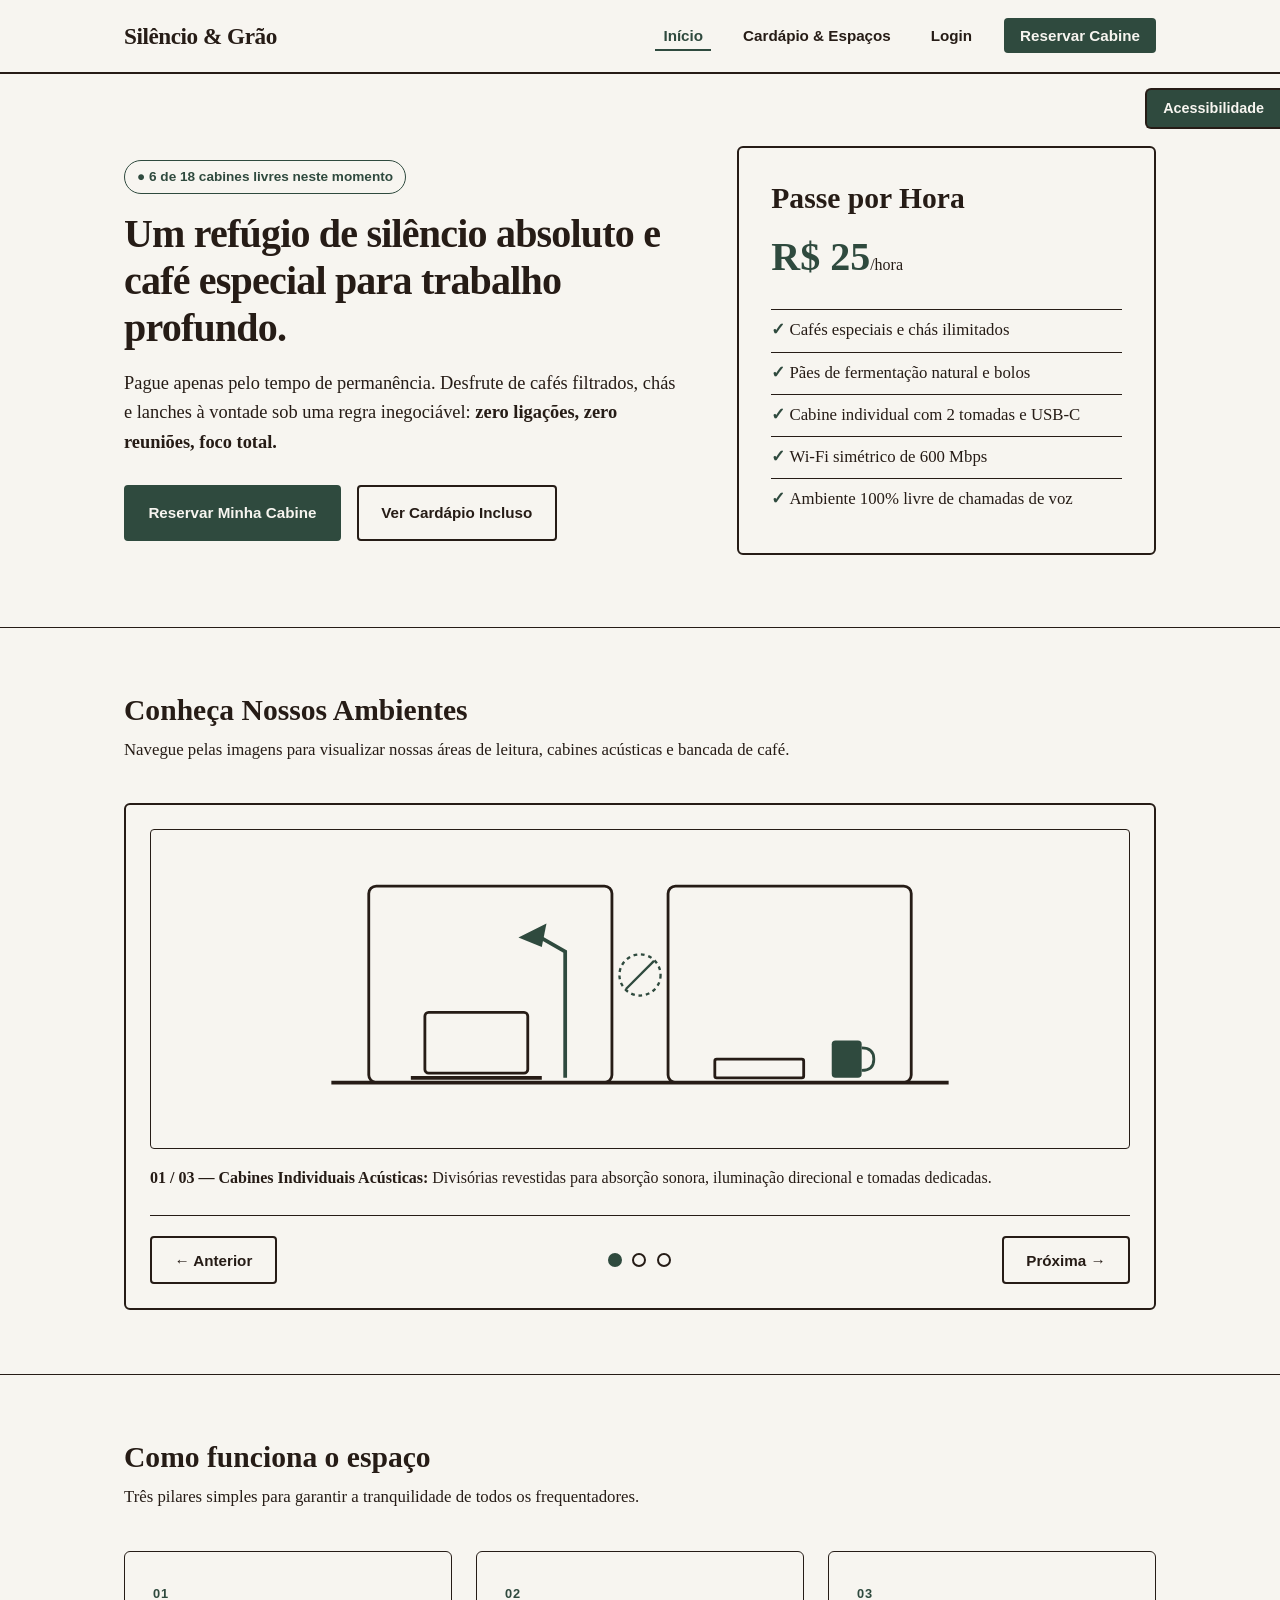
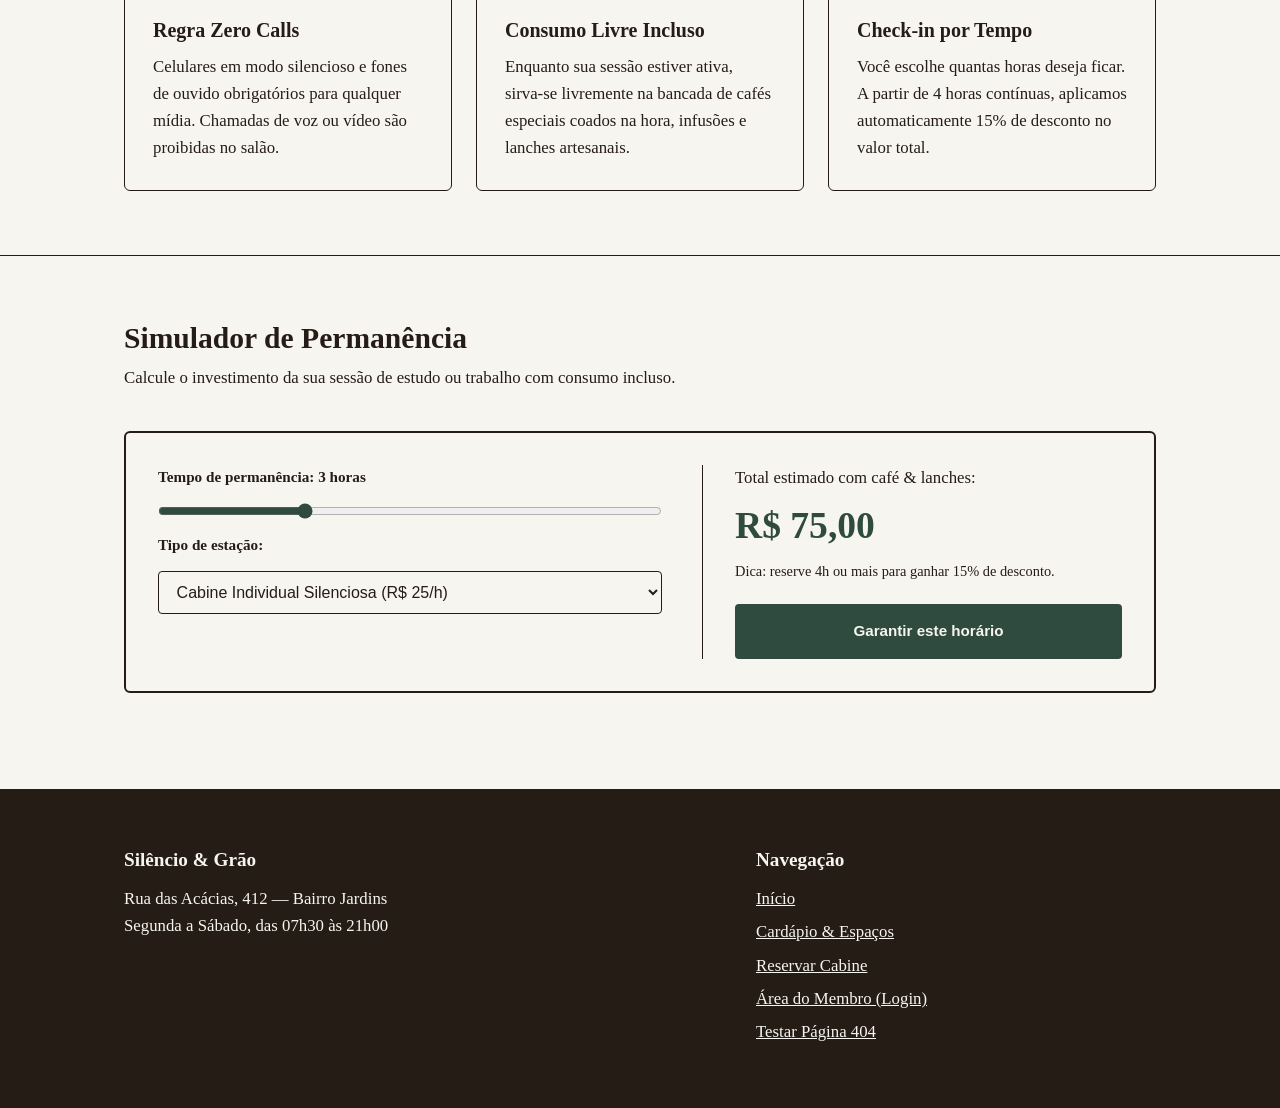
==== index.html @ f34c14e0 "Parte1_antes_atualizações - Silencio e Grao" ====
<!DOCTYPE html>
<html lang="pt-BR">
<head>
  <meta charset="UTF-8">
  <meta name="viewport" content="width=device-width, initial-scale=1.0">
  <title>Silêncio &amp; Grão | Cafeteria Silenciosa &amp; Coworking de Foco</title>
  <link rel="stylesheet" href="css/style.css">
</head>
<body>
  <!-- Aba Flutuante de Acessibilidade -->
  <div class="acessibilidade-wrapper">
    <button type="button" class="btn-aba-acessibilidade" id="btn-acessibilidade" aria-expanded="false" aria-controls="painel-acessibilidade">
      Acessibilidade
    </button>
    <aside id="painel-acessibilidade" class="painel-acessibilidade" aria-label="Opções de acessibilidade" hidden>
      <h2>Acessibilidade</h2>
      
      <div class="grupo-acessibilidade">
        <p class="rotulo-acessibilidade">Aparência (WCAG AAA)</p>
        <button type="button" class="btn-opcao-acess" id="btn-tema">Alternar Modo Escuro</button>
      </div>

      <div class="grupo-acessibilidade">
        <p class="rotulo-acessibilidade">Tamanho da Fonte</p>
        <div class="botoes-fonte">
          <button type="button" class="btn-opcao-acess" id="btn-fonte-diminuir" aria-label="Diminuir fonte">A-</button>
          <button type="button" class="btn-opcao-acess" id="btn-fonte-padrao" aria-label="Fonte padrão">A</button>
          <button type="button" class="btn-opcao-acess" id="btn-fonte-aumentar" aria-label="Aumentar fonte">A+</button>
        </div>
      </div>

      <div class="grupo-acessibilidade">
        <p class="rotulo-acessibilidade">Conforto de Leitura</p>
        <button type="button" class="btn-opcao-acess" id="btn-espacamento">Ampliar Espaçamento</button>
        <button type="button" class="btn-opcao-acess" id="btn-links">Sublinhar Todos os Links</button>
      </div>

      <button type="button" class="btn-reset-acess" id="btn-reset-acess">Restaurar Padrão</button>
    </aside>
  </div>

  <header class="cabecalho">
    <div class="container cabecalho-conteudo">
      <a href="index.html" class="marca" aria-label="Silêncio e Grão - Página Inicial">
        Silêncio &amp; Grão
      </a>
      <button type="button" class="btn-menu-mobile" id="btn-menu" aria-expanded="false" aria-controls="menu-principal">
        Menu
      </button>
      <nav id="menu-principal" class="navegacao" aria-label="Navegação principal">
        <ul>
          <li><a href="index.html" aria-current="page">Início</a></li>
          <li><a href="cardapio.html">Cardápio &amp; Espaços</a></li>
          <li><a href="login.html">Login</a></li>
          <li><a href="reservas.html" class="link-destaque">Reservar Cabine</a></li>
        </ul>
      </nav>
    </div>
  </header>

  <main>
    <!-- Seção Principal (Hero) -->
    <section class="hero">
      <div class="container hero-grid">
        <div class="hero-texto">
          <p class="selo-status" role="status">
            ● 6 de 18 cabines livres neste momento
          </p>
          <h1>Um refúgio de silêncio absoluto e café especial para trabalho profundo.</h1>
          <p class="subtitulo">
            Pague apenas pelo tempo de permanência. Desfrute de cafés filtrados, chás e lanches à vontade sob uma regra inegociável: <strong>zero ligações, zero reuniões, foco total.</strong>
          </p>
          <div class="grupo-botoes">
            <a href="reservas.html" class="btn btn-primario">Reservar Minha Cabine</a>
            <a href="cardapio.html" class="btn btn-secundario">Ver Cardápio Incluso</a>
          </div>
        </div>

        <aside class="card-destaque" aria-label="Resumo da tarifa">
          <h2>Passe por Hora</h2>
          <p class="preco-grande">R$ 25<span>/hora</span></p>
          <ul class="lista-check">
            <li>Cafés especiais e chás ilimitados</li>
            <li>Pães de fermentação natural e bolos</li>
            <li>Cabine individual com 2 tomadas e USB-C</li>
            <li>Wi-Fi simétrico de 600 Mbps</li>
            <li>Ambiente 100% livre de chamadas de voz</li>
          </ul>
        </aside>
      </div>
    </section>

    <!-- Carrossel de Imagens dos Ambientes -->
    <section class="secao-borda" aria-roledescription="carrossel" aria-label="Galeria dos ambientes da cafeteria">
      <div class="container">
        <header class="secao-cabecalho">
          <h2>Conheça Nossos Ambientes</h2>
          <p>Navegue pelas imagens para visualizar nossas áreas de leitura, cabines acústicas e bancada de café.</p>
        </header>

        <div class="carrossel-container">
          <div class="carrossel-viewport">
            <!-- Slide 1 -->
            <figure class="carrossel-slide ativo" data-slide="0">
              <svg class="ilustracao-ambiente" viewBox="0 0 800 340" role="img" aria-label="Ilustração das cabines individuais com isolamento acústico e luminária dedicada">
                <rect width="800" height="340" fill="none"/>
                <!-- Divisórias Acústicas -->
                <rect x="110" y="60" width="260" height="210" rx="8" fill="none" stroke="currentColor" stroke-width="3"/>
                <rect x="430" y="60" width="260" height="210" rx="8" fill="none" stroke="currentColor" stroke-width="3"/>
                <!-- Mesa -->
                <line x1="70" y1="270" x2="730" y2="270" stroke="currentColor" stroke-width="4"/>
                <!-- Notebook e Luminária Cabine 1 -->
                <rect x="170" y="195" width="110" height="65" rx="4" fill="none" stroke="currentColor" stroke-width="3"/>
                <line x1="155" y1="265" x2="295" y2="265" stroke="currentColor" stroke-width="4"/>
                <path d="M320 265 L320 130 L285 110" fill="none" stroke="var(--cor-destaque)" stroke-width="4"/>
                <polygon points="270,115 300,100 295,125" fill="var(--cor-destaque)"/>
                <!-- Xícara e Livro Cabine 2 -->
                <rect x="480" y="245" width="95" height="20" rx="2" fill="none" stroke="currentColor" stroke-width="3"/>
                <rect x="605" y="225" width="32" height="40" rx="4" fill="var(--cor-destaque)"/>
                <path d="M637 233 Q650 233 650 245 Q650 257 637 257" fill="none" stroke="var(--cor-destaque)" stroke-width="3"/>
                <!-- Ondas de silêncio -->
                <circle cx="400" cy="155" r="22" fill="none" stroke="var(--cor-destaque)" stroke-width="2.5" stroke-dasharray="4 4"/>
                <line x1="385" y1="170" x2="415" y2="140" stroke="var(--cor-destaque)" stroke-width="2.5"/>
              </svg>
              <figcaption class="carrossel-legenda">
                <strong>01 / 03 — Cabines Individuais Acústicas:</strong> Divisórias revestidas para absorção sonora, iluminação direcional e tomadas dedicadas.
              </figcaption>
            </figure>

            <!-- Slide 2 -->
            <figure class="carrossel-slide" data-slide="1">
              <svg class="ilustracao-ambiente" viewBox="0 0 800 340" role="img" aria-label="Ilustração da bancada de cafés especiais coados e pães artesanais">
                <rect width="800" height="340" fill="none"/>
                <!-- Bancada -->
                <rect x="120" y="230" width="560" height="45" rx="4" fill="none" stroke="currentColor" stroke-width="3"/>
                <!-- Suporte Coador V60 e Jarra -->
                <polygon points="210,120 270,120 252,160 228,160" fill="none" stroke="var(--cor-destaque)" stroke-width="3"/>
                <rect x="218" y="165" width="44" height="60" rx="6" fill="none" stroke="currentColor" stroke-width="3"/>
                <path d="M222 195 L258 195 L258 220 L222 220 Z" fill="var(--cor-destaque)"/>
                <!-- Pão Artesanal / Cloche -->
                <path d="M360 225 A65 55 0 0 1 490 225 Z" fill="none" stroke="currentColor" stroke-width="3"/>
                <circle cx="425" cy="162" r="7" fill="var(--cor-destaque)"/>
                <!-- Bule de Chá -->
                <circle cx="585" cy="195" r="32" fill="none" stroke="currentColor" stroke-width="3"/>
                <path d="M553 190 L530 175" stroke="currentColor" stroke-width="3"/>
                <path d="M617 180 Q638 180 638 198 Q638 212 617 212" fill="none" stroke="currentColor" stroke-width="3"/>
                <!-- Vapor suave -->
                <path d="M240 105 Q232 90 240 75" fill="none" stroke="var(--cor-destaque)" stroke-width="2.5"/>
                <path d="M585 150 Q593 135 585 120" fill="none" stroke="var(--cor-destaque)" stroke-width="2.5"/>
              </svg>
              <figcaption class="carrossel-legenda">
                <strong>02 / 03 — Bancada de Autosserviço Silencioso:</strong> Cafés especiais coados a cada hora, infusões orgânicas e pães de fermentação natural inclusos.
              </figcaption>
            </figure>

            <!-- Slide 3 -->
            <figure class="carrossel-slide" data-slide="2">
              <svg class="ilustracao-ambiente" viewBox="0 0 800 340" role="img" aria-label="Ilustração do mezanino de leitura e foco profundo com estantes de livros">
                <rect width="800" height="340" fill="none"/>
                <!-- Estante de Livros -->
                <rect x="130" y="65" width="190" height="205" fill="none" stroke="currentColor" stroke-width="3"/>
                <line x1="130" y1="133" x2="320" y2="133" stroke="currentColor" stroke-width="3"/>
                <line x1="130" y1="201" x2="320" y2="201" stroke="currentColor" stroke-width="3"/>
                <!-- Livros na estante -->
                <rect x="145" y="83" width="16" height="50" fill="var(--cor-destaque)"/>
                <rect x="166" y="88" width="14" height="45" fill="none" stroke="currentColor" stroke-width="2.5"/>
                <rect x="185" y="80" width="18" height="53" fill="var(--cor-destaque)"/>
                <rect x="240" y="150" width="16" height="51" fill="var(--cor-destaque)"/>
                <rect x="262" y="155" width="22" height="46" fill="none" stroke="currentColor" stroke-width="2.5"/>
                <!-- Poltrona de Leitura e Planta -->
                <path d="M410 270 L410 185 Q410 165 430 165 L510 165 Q530 165 530 185 L530 270" fill="none" stroke="currentColor" stroke-width="3"/>
                <line x1="395" y1="230" x2="545" y2="230" stroke="currentColor" stroke-width="4"/>
                <!-- Vaso Botânico -->
                <polygon points="605,220 655,220 647,270 613,270" fill="none" stroke="currentColor" stroke-width="3"/>
                <path d="M630 220 Q605 170 590 155" fill="none" stroke="var(--cor-destaque)" stroke-width="3"/>
                <path d="M630 220 Q630 155 630 135" fill="none" stroke="var(--cor-destaque)" stroke-width="3"/>
                <path d="M630 220 Q655 170 670 155" fill="none" stroke="var(--cor-destaque)" stroke-width="3"/>
              </svg>
              <figcaption class="carrossel-legenda">
                <strong>03 / 03 — Mezanino Foco Profundo &amp; Biblioteca:</strong> Acervo curado de arquitetura, design e literatura para pausas reflexivas longe das telas.
              </figcaption>
            </figure>
          </div>

          <div class="carrossel-controles">
            <button type="button" class="btn btn-secundario" id="btn-slide-anterior" aria-label="Imagem anterior">
              &larr; Anterior
            </button>

            <div class="carrossel-indicadores" role="tablist" aria-label="Selecionar imagem do ambiente">
              <button type="button" class="indicador ativo" data-indice="0" aria-label="Imagem 1 de 3" aria-selected="true"></button>
              <button type="button" class="indicador" data-indice="1" aria-label="Imagem 2 de 3" aria-selected="false"></button>
              <button type="button" class="indicador" data-indice="2" aria-label="Imagem 3 de 3" aria-selected="false"></button>
            </div>

            <button type="button" class="btn btn-secundario" id="btn-slide-proximo" aria-label="Próxima imagem">
              Próxima &rarr;
            </button>
          </div>
        </div>
      </div>
    </section>

    <!-- Seção Como Funciona -->
    <section class="secao-borda">
      <div class="container">
        <header class="secao-cabecalho">
          <h2>Como funciona o espaço</h2>
          <p>Três pilares simples para garantir a tranquilidade de todos os frequentadores.</p>
        </header>

        <div class="grid-3">
          <article class="card">
            <span class="numero-card">01</span>
            <h3>Regra Zero Calls</h3>
            <p>Celulares em modo silencioso e fones de ouvido obrigatórios para qualquer mídia. Chamadas de voz ou vídeo são proibidas no salão.</p>
          </article>

          <article class="card">
            <span class="numero-card">02</span>
            <h3>Consumo Livre Incluso</h3>
            <p>Enquanto sua sessão estiver ativa, sirva-se livremente na bancada de cafés especiais coados na hora, infusões e lanches artesanais.</p>
          </article>

          <article class="card">
            <span class="numero-card">03</span>
            <h3>Check-in por Tempo</h3>
            <p>Você escolhe quantas horas deseja ficar. A partir de 4 horas contínuas, aplicamos automaticamente 15% de desconto no valor total.</p>
          </article>
        </div>
      </div>
    </section>

    <!-- Calculadora Interativa de Estadia -->
    <section class="secao-borda">
      <div class="container">
        <header class="secao-cabecalho">
          <h2>Simulador de Permanência</h2>
          <p>Calcule o investimento da sua sessão de estudo ou trabalho com consumo incluso.</p>
        </header>

        <div class="calculadora-box">
          <div class="calc-controles">
            <label for="horas-range">
              Tempo de permanência: <strong id="horas-valor">3 horas</strong>
            </label>
            <input type="range" id="horas-range" min="1" max="8" value="3">

            <label for="tipo-estacao">Tipo de estação:</label>
            <select id="tipo-estacao">
              <option value="25">Cabine Individual Silenciosa (R$ 25/h)</option>
              <option value="20">Mesa Comunitária de Leitura (R$ 20/h)</option>
              <option value="32">Cabine Fechada de Foco Profundo (R$ 32/h)</option>
            </select>
          </div>

          <div class="calc-resultado" aria-live="polite">
            <p class="rotulo-resultado">Total estimado com café &amp; lanches:</p>
            <p class="valor-total" id="valor-total">R$ 75,00</p>
            <p class="nota-desconto" id="nota-desconto">Dica: reserve 4h ou mais para ganhar 15% de desconto.</p>
            <a href="reservas.html" class="btn btn-primario">Garantir este horário</a>
          </div>
        </div>
      </div>
    </section>
  </main>

  <footer class="rodape">
    <div class="container rodape-grid">
      <div>
        <p class="marca-rodape">Silêncio &amp; Grão</p>
        <p>Rua das Acácias, 412 — Bairro Jardins</p>
        <p>Segunda a Sábado, das 07h30 às 21h00</p>
      </div>
      <div>
        <p class="titulo-rodape">Navegação</p>
        <ul class="links-rodape">
          <li><a href="index.html">Início</a></li>
          <li><a href="cardapio.html">Cardápio &amp; Espaços</a></li>
          <li><a href="reservas.html">Reservar Cabine</a></li>
          <li><a href="login.html">Área do Membro (Login)</a></li>
          <li><a href="404.html">Testar Página 404</a></li>
        </ul>
      </div>
    </div>
  </footer>

  <script src="js/script.js"></script>
</body>
</html>
---- css/style.css ----
/* ==========================================================================
   SISTEMA CROMÁTICO ESTRITO (3 CORES - REGRA 60-30-10 - WCAG AAA)
   Modo Claro:
     60% Dominante: #F7F5F0 (Creme Pergaminho)
     30% Secundária: #261C16 (Espresso Profundo)   -> Contraste 15.30:1
     10% Destaque:  #2F4A3E (Verde Botânico)      -> Contraste 8.88:1
   Modo Escuro (Invertido WCAG AAA):
     60% Dominante: #261C16 (Espresso Profundo)
     30% Secundária: #F7F5F0 (Creme Pergaminho)   -> Contraste 15.30:1
     10% Destaque:  #A5CBB9 (Sálvia Claro)        -> Contraste 9.40:1
   ========================================================================== */

   :root {
    --cor-fundo: #F7F5F0;
    --cor-texto: #261C16;
    --cor-destaque: #2F4A3E;
    --escala-fonte: 100%;
  }
  
  html {
    font-size: var(--escala-fonte);
  }
  
  html[data-tema="escuro"] {
    --cor-fundo: #261C16;
    --cor-texto: #F7F5F0;
    --cor-destaque: #A5CBB9;
  }
  
  * {
    box-sizing: border-box;
    margin: 0;
    padding: 0;
  }
  
  body {
    background-color: var(--cor-fundo);
    color: var(--cor-texto);
    font-family: "Georgia", "Times New Roman", serif;
    line-height: 1.6;
    font-size: 1.05rem;
    transition: background-color 0.2s ease, color 0.2s ease;
  }
  
  /* Opções Extras de Acessibilidade */
  html[data-espacamento="amplo"] body {
    line-height: 1.95;
    letter-spacing: 0.05em;
    word-spacing: 0.12em;
  }
  
  html[data-links="sublinhados"] a {
    text-decoration: underline !important;
    text-underline-offset: 4px;
  }
  
  button, input, select, nav, .selo-status, .tag-categoria, .numero-card, .btn, .painel-acessibilidade {
    font-family: -apple-system, BlinkMacSystemFont, "Segoe UI", Roboto, sans-serif;
  }
  
  :focus-visible {
    outline: 3px solid var(--cor-destaque);
    outline-offset: 3px;
  }
  
  .container {
    max-width: 1080px;
    margin: 0 auto;
    padding: 0 1.5rem;
  }
  
  /* ==========================================================================
     ABA FLUTUANTE DE ACESSIBILIDADE
     ========================================================================== */
  .acessibilidade-wrapper {
    position: fixed;
    right: 0;
    top: 5.5rem;
    z-index: 50;
    display: flex;
    flex-direction: column;
    align-items: flex-end;
  }
  
  .btn-aba-acessibilidade {
    background-color: var(--cor-destaque);
    color: var(--cor-fundo);
    border: 2px solid var(--cor-texto);
    border-right: none;
    padding: 0.65rem 1rem;
    font-weight: 700;
    font-size: 0.9rem;
    border-radius: 6px 0 0 6px;
    cursor: pointer;
  }
  
  .painel-acessibilidade {
    background-color: var(--cor-fundo);
    color: var(--cor-texto);
    border: 2px solid var(--cor-texto);
    border-right: none;
    padding: 1.25rem;
    width: 260px;
    border-radius: 0 0 0 8px;
    margin-top: 0.25rem;
  }
  
  .painel-acessibilidade h2 {
    font-size: 1.15rem;
    margin-bottom: 0.85rem;
    border-bottom: 1.5px solid var(--cor-texto);
    padding-bottom: 0.4rem;
  }
  
  .grupo-acessibilidade {
    margin-bottom: 1rem;
  }
  
  .rotulo-acessibilidade {
    font-size: 0.8rem;
    font-weight: 700;
    text-transform: uppercase;
    letter-spacing: 0.04em;
    margin-bottom: 0.4rem;
  }
  
  .botoes-fonte {
    display: grid;
    grid-template-columns: repeat(3, 1fr);
    gap: 0.4rem;
  }
  
  .btn-opcao-acess {
    width: 100%;
    background-color: var(--cor-fundo);
    color: var(--cor-texto);
    border: 1.5px solid var(--cor-texto);
    padding: 0.45rem 0.6rem;
    border-radius: 4px;
    font-weight: 600;
    font-size: 0.85rem;
    cursor: pointer;
    margin-bottom: 0.35rem;
  }
  
  .btn-opcao-acess.ativo,
  .btn-opcao-acess:hover {
    background-color: var(--cor-destaque);
    color: var(--cor-fundo);
    border-color: var(--cor-destaque);
  }
  
  .btn-reset-acess {
    width: 100%;
    background-color: transparent;
    color: var(--cor-texto);
    border: 1.5px dashed var(--cor-texto);
    padding: 0.45rem;
    font-size: 0.8rem;
    font-weight: 700;
    cursor: pointer;
    border-radius: 4px;
  }
  
  /* ==========================================================================
     CABEÇALHO E NAVEGAÇÃO
     ========================================================================== */
  .cabecalho {
    border-bottom: 2px solid var(--cor-texto);
    background-color: var(--cor-fundo);
    position: sticky;
    top: 0;
    z-index: 20;
  }
  
  .cabecalho-conteudo {
    display: flex;
    justify-content: space-between;
    align-items: center;
    padding-top: 1.1rem;
    padding-bottom: 1.1rem;
  }
  
  .marca {
    font-family: "Georgia", serif;
    font-size: 1.45rem;
    font-weight: 700;
    color: var(--cor-texto);
    text-decoration: none;
    letter-spacing: -0.02em;
  }
  
  .navegacao ul {
    list-style: none;
    display: flex;
    gap: 1.5rem;
    align-items: center;
  }
  
  .navegacao a {
    color: var(--cor-texto);
    text-decoration: none;
    font-weight: 600;
    font-size: 0.95rem;
    padding: 0.35rem 0.5rem;
  }
  
  .navegacao a[aria-current="page"] {
    border-bottom: 2px solid var(--cor-destaque);
    color: var(--cor-destaque);
  }
  
  .navegacao a.link-destaque {
    background-color: var(--cor-destaque);
    color: var(--cor-fundo);
    padding: 0.55rem 1rem;
    border-radius: 4px;
  }
  
  .navegacao a.link-destaque:hover {
    background-color: var(--cor-texto);
  }
  
  .btn-menu-mobile {
    display: none;
    background-color: var(--cor-fundo);
    color: var(--cor-texto);
    border: 2px solid var(--cor-texto);
    padding: 0.4rem 0.8rem;
    font-weight: 700;
    cursor: pointer;
  }
  
  /* ==========================================================================
     BOTÕES E SELOS
     ========================================================================== */
  .selo-status {
    display: inline-block;
    color: var(--cor-destaque);
    border: 1.5px solid var(--cor-destaque);
    padding: 0.3rem 0.75rem;
    border-radius: 999px;
    font-size: 0.85rem;
    font-weight: 700;
    margin-bottom: 1rem;
  }
  
  .grupo-botoes {
    display: flex;
    flex-wrap: wrap;
    gap: 1rem;
    margin-top: 1.75rem;
  }
  
  .grupo-botoes.centro {
    justify-content: center;
  }
  
  .btn {
    display: inline-block;
    text-decoration: none;
    font-weight: 700;
    font-size: 0.95rem;
    padding: 0.85rem 1.4rem;
    border-radius: 4px;
    cursor: pointer;
    transition: background-color 0.2s ease, color 0.2s ease;
    text-align: center;
  }
  
  .btn-primario {
    background-color: var(--cor-destaque);
    color: var(--cor-fundo);
    border: 2px solid var(--cor-destaque);
  }
  
  .btn-primario:hover {
    background-color: var(--cor-texto);
    border-color: var(--cor-texto);
  }
  
  .btn-secundario {
    background-color: var(--cor-fundo);
    color: var(--cor-texto);
    border: 2px solid var(--cor-texto);
  }
  
  .btn-secundario:hover {
    background-color: var(--cor-texto);
    color: var(--cor-fundo);
  }
  
  .btn-largura-total {
    width: 100%;
  }
  
  /* ==========================================================================
     SEÇÕES E GRIDS
     ========================================================================== */
  .hero {
    padding: 4.5rem 0;
  }
  
  .hero-interno {
    padding: 3.5rem 0 2.5rem;
  }
  
  .hero-grid {
    display: grid;
    grid-template-columns: 1.35fr 1fr;
    gap: 3rem;
    align-items: center;
  }
  
  h1 {
    font-size: 2.5rem;
    line-height: 1.18;
    margin-bottom: 1.1rem;
    letter-spacing: -0.02em;
  }
  
  h2 {
    font-size: 1.85rem;
    line-height: 1.25;
    margin-bottom: 0.5rem;
  }
  
  h3 {
    font-size: 1.25rem;
    margin-bottom: 0.5rem;
  }
  
  .subtitulo {
    font-size: 1.15rem;
    max-width: 60ch;
  }
  
  .secao-borda {
    padding: 4rem 0;
    border-top: 1.5px solid var(--cor-texto);
  }
  
  .secao-cabecalho {
    margin-bottom: 2.5rem;
  }
  
  .grid-3 {
    display: grid;
    grid-template-columns: repeat(3, 1fr);
    gap: 1.5rem;
  }
  
  .grid-2 {
    display: grid;
    grid-template-columns: repeat(2, 1fr);
    gap: 1rem;
  }
  
  /* ==========================================================================
     CARROSSEL DE IMAGENS
     ========================================================================== */
  .carrossel-container {
    border: 2px solid var(--cor-texto);
    border-radius: 6px;
    padding: 1.5rem;
    background-color: var(--cor-fundo);
  }
  
  .carrossel-slide {
    display: none;
  }
  
  .carrossel-slide.ativo {
    display: block;
  }
  
  .ilustracao-ambiente {
    width: 100%;
    height: auto;
    max-height: 320px;
    border: 1.5px solid var(--cor-texto);
    border-radius: 4px;
    display: block;
  }
  
  .carrossel-legenda {
    margin-top: 1rem;
    font-size: 1rem;
  }
  
  .carrossel-controles {
    display: flex;
    justify-content: space-between;
    align-items: center;
    margin-top: 1.5rem;
    padding-top: 1.25rem;
    border-top: 1px solid var(--cor-texto);
    gap: 1rem;
  }
  
  .carrossel-indicadores {
    display: flex;
    gap: 0.65rem;
  }
  
  .indicador {
    width: 14px;
    height: 14px;
    border-radius: 50%;
    border: 2px solid var(--cor-texto);
    background-color: var(--cor-fundo);
    cursor: pointer;
  }
  
  .indicador.ativo {
    background-color: var(--cor-destaque);
    border-color: var(--cor-destaque);
  }
  
  /* ==========================================================================
     CARDS E DESTAQUES
     ========================================================================== */
  .card {
    border: 1.5px solid var(--cor-texto);
    padding: 1.75rem;
    border-radius: 6px;
    background-color: var(--cor-fundo);
  }
  
  .numero-card, .tag-categoria {
    display: inline-block;
    font-size: 0.8rem;
    font-weight: 700;
    text-transform: uppercase;
    letter-spacing: 0.06em;
    color: var(--cor-destaque);
    margin-bottom: 0.6rem;
  }
  
  .card-destaque {
    border: 2px solid var(--cor-texto);
    padding: 2rem;
    border-radius: 6px;
    background-color: var(--cor-fundo);
  }
  
  .preco-grande {
    font-size: 2.5rem;
    font-weight: 700;
    color: var(--cor-destaque);
    margin: 0.5rem 0 1.25rem;
  }
  
  .preco-grande span {
    font-size: 1rem;
    color: var(--cor-texto);
    font-weight: 400;
  }
  
  .preco-card {
    font-weight: 700;
    color: var(--cor-destaque);
    margin-bottom: 0.75rem;
  }
  
  .lista-check {
    list-style: none;
  }
  
  .lista-check li {
    padding: 0.45rem 0;
    border-top: 1px solid var(--cor-texto);
  }
  
  .lista-check li::before {
    content: "✓ ";
    color: var(--cor-destaque);
    font-weight: 700;
  }
  
  /* ==========================================================================
     CALCULADORA INTERATIVA
     ========================================================================== */
  .calculadora-box {
    display: grid;
    grid-template-columns: 1.2fr 1fr;
    gap: 2.5rem;
    border: 2px solid var(--cor-texto);
    padding: 2rem;
    border-radius: 6px;
  }
  
  .calc-controles {
    display: flex;
    flex-direction: column;
    gap: 0.85rem;
  }
  
  .calc-controles input[type="range"] {
    accent-color: var(--cor-destaque);
    cursor: pointer;
  }
  
  .calc-resultado {
    border-left: 1.5px solid var(--cor-texto);
    padding-left: 2rem;
    display: flex;
    flex-direction: column;
    justify-content: center;
  }
  
  .valor-total {
    font-size: 2.35rem;
    font-weight: 700;
    color: var(--cor-destaque);
    margin: 0.25rem 0;
  }
  
  .nota-desconto {
    font-size: 0.9rem;
    margin-bottom: 1.25rem;
  }
  
  /* ==========================================================================
     FILTROS, FORMULÁRIOS E PÁGINA DE LOGIN
     ========================================================================== */
  .filtros-grupo {
    display: flex;
    flex-wrap: wrap;
    gap: 0.75rem;
    margin-bottom: 2rem;
  }
  
  .btn-filtro {
    background-color: var(--cor-fundo);
    color: var(--cor-texto);
    border: 1.5px solid var(--cor-texto);
    padding: 0.5rem 1rem;
    border-radius: 4px;
    font-weight: 600;
    cursor: pointer;
  }
  
  .btn-filtro.ativo, .btn-filtro:hover {
    background-color: var(--cor-destaque);
    color: var(--cor-fundo);
    border-color: var(--cor-destaque);
  }
  
  .reserva-layout, .login-layout {
    display: grid;
    grid-template-columns: 1.2fr 1fr;
    gap: 2.5rem;
    align-items: start;
  }
  
  .abas-login {
    display: grid;
    grid-template-columns: 1fr 1fr;
    border: 1.5px solid var(--cor-texto);
    border-radius: 4px;
    overflow: hidden;
    margin-bottom: 1.5rem;
  }
  
  .aba-btn {
    background-color: var(--cor-fundo);
    color: var(--cor-texto);
    border: none;
    padding: 0.75rem;
    font-weight: 700;
    cursor: pointer;
  }
  
  .aba-btn.ativo {
    background-color: var(--cor-destaque);
    color: var(--cor-fundo);
  }
  
  .campo-grupo {
    display: flex;
    flex-direction: column;
    gap: 0.4rem;
    margin-bottom: 1.2rem;
  }
  
  .campo-senha-wrapper {
    display: flex;
    gap: 0.5rem;
  }
  
  .campo-senha-wrapper input {
    flex: 1;
  }
  
  .btn-mostrar-senha {
    background-color: var(--cor-fundo);
    color: var(--cor-texto);
    border: 1.5px solid var(--cor-texto);
    padding: 0 0.85rem;
    border-radius: 4px;
    font-weight: 700;
    cursor: pointer;
  }
  
  label {
    font-weight: 700;
    font-size: 0.95rem;
  }
  
  input[type="text"],
  input[type="email"],
  input[type="password"],
  input[type="date"],
  input[type="number"],
  select {
    background-color: var(--cor-fundo);
    color: var(--cor-texto);
    border: 1.5px solid var(--cor-texto);
    padding: 0.7rem 0.85rem;
    border-radius: 4px;
    font-size: 1rem;
  }
  
  .campo-checkbox {
    display: flex;
    gap: 0.65rem;
    align-items: flex-start;
    margin: 1.25rem 0 1.5rem;
  }
  
  .campo-checkbox input {
    margin-top: 0.3rem;
    accent-color: var(--cor-destaque);
  }
  
  .divisor {
    border: none;
    border-top: 1px solid var(--cor-texto);
    margin: 1.25rem 0;
  }
  
  /* ==========================================================================
     PÁGINA 404 PERSONALIZADA
     ========================================================================== */
  .pagina-404 {
    padding: 5.5rem 0;
    text-align: center;
  }
  
  .box-404 {
    max-width: 640px;
  }
  
  .codigo-404 {
    font-size: 6rem;
    font-weight: 700;
    line-height: 1;
    color: var(--cor-destaque);
    margin-bottom: 1rem;
  }
  
  .box-404 .subtitulo {
    margin: 0 auto;
  }
  
  /* ==========================================================================
     RODAPÉ INVERTIDO (CONTRASTE 15.30:1 WCAG AAA)
     ========================================================================== */
  .rodape {
    background-color: var(--cor-texto);
    color: var(--cor-fundo);
    padding: 3.5rem 0;
    margin-top: 2rem;
  }
  
  .rodape-grid {
    display: grid;
    grid-template-columns: 1.5fr 1fr;
    gap: 2rem;
  }
  
  .marca-rodape, .titulo-rodape {
    font-weight: 700;
    font-size: 1.2rem;
    margin-bottom: 0.65rem;
  }
  
  .links-rodape {
    list-style: none;
  }
  
  .links-rodape li {
    margin-bottom: 0.4rem;
  }
  
  .links-rodape a {
    color: var(--cor-fundo);
    text-decoration: underline;
  }
  
  /* ==========================================================================
     RESPONSIVIDADE
     ========================================================================== */
  @media (max-width: 820px) {
    .hero-grid, .grid-3, .grid-2, .calculadora-box, .reserva-layout, .login-layout, .rodape-grid {
      grid-template-columns: 1fr;
    }
  
    .calc-resultado {
      border-left: none;
      border-top: 1.5px solid var(--cor-texto);
      padding-left: 0;
      padding-top: 1.5rem;
    }
  
    .btn-menu-mobile {
      display: block;
    }
  
    .navegacao {
      display: none;
      position: absolute;
      top: 100%;
      left: 0;
      right: 0;
      background-color: var(--cor-fundo);
      border-bottom: 2px solid var(--cor-texto);
      padding: 1rem 1.5rem;
    }
  
    .navegacao.aberto {
      display: block;
    }
  
    .navegacao ul {
      flex-direction: column;
      align-items: flex-start;
      gap: 0.85rem;
    }
  }
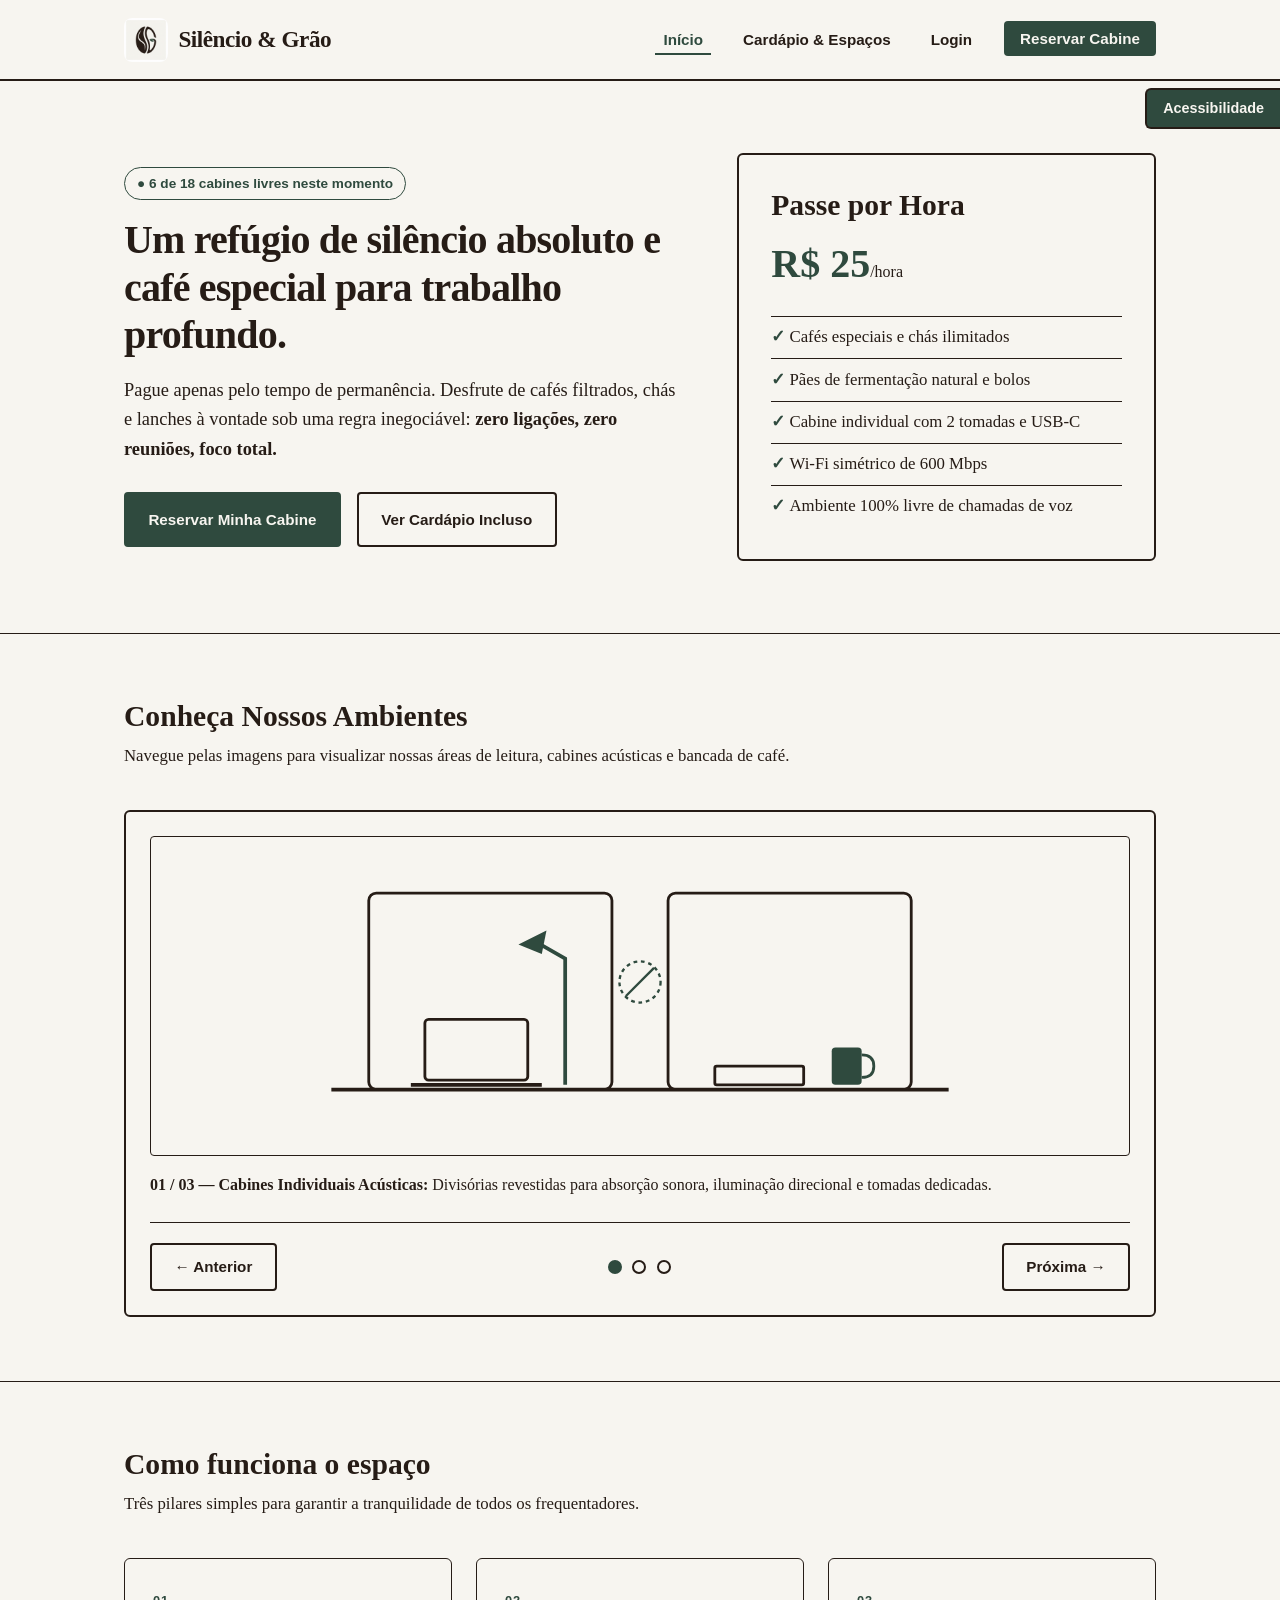
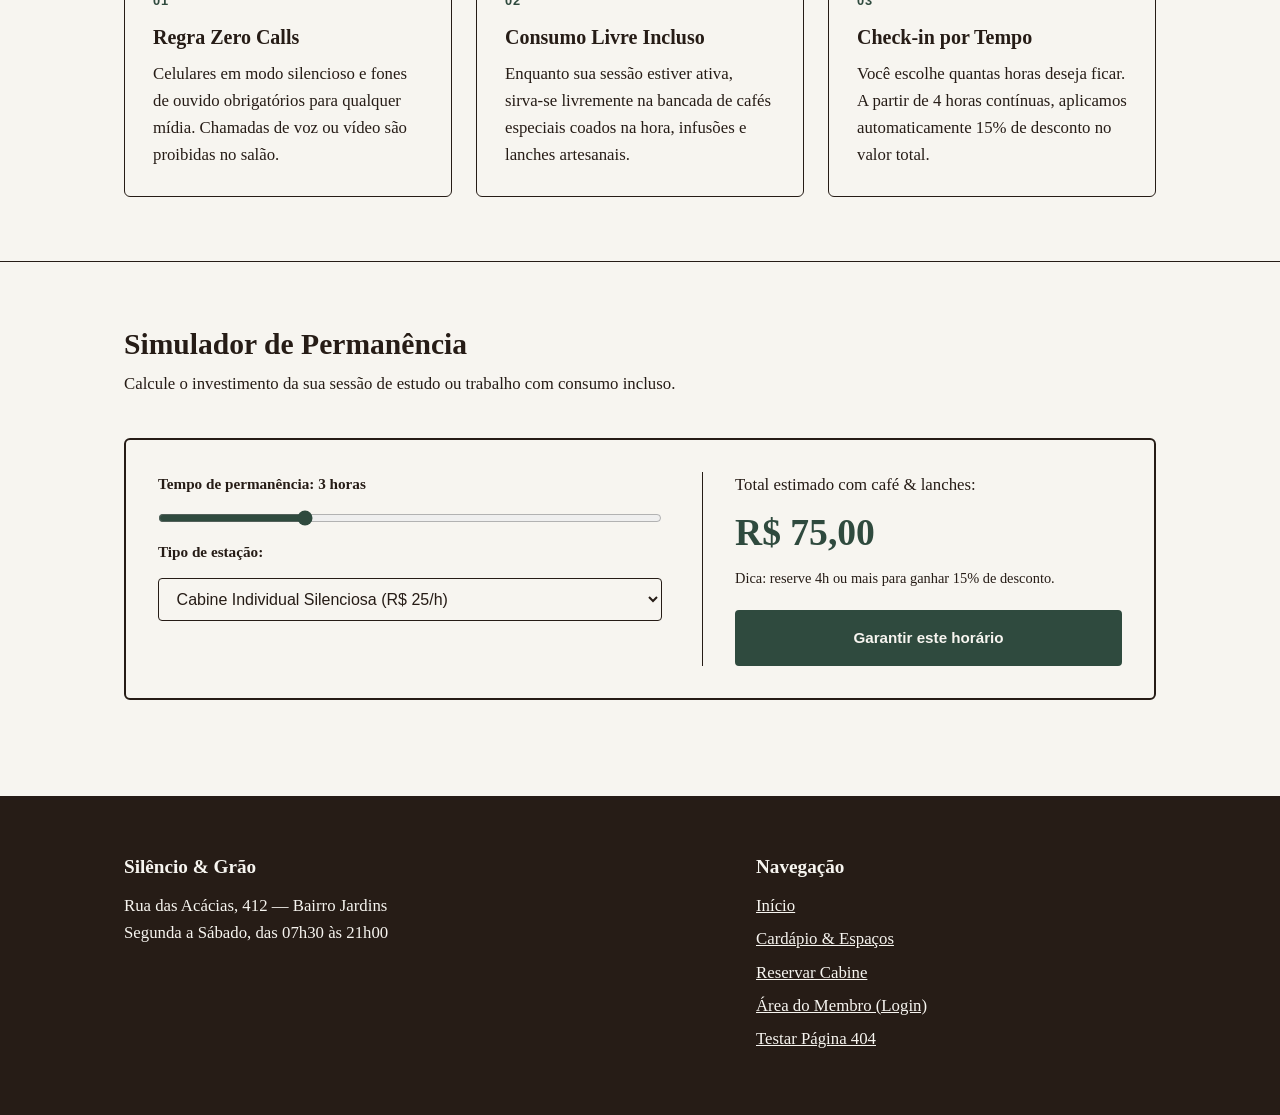
==== commit faeb2710: "Adicionado o Favicon, além da logo em todas as paginas. Nova pasta criada chamada img com a logo(log" ====
--- a/index.html
+++ b/index.html
@@ -5,6 +5,8 @@
   <meta name="viewport" content="width=device-width, initial-scale=1.0">
   <title>Silêncio &amp; Grão | Cafeteria Silenciosa &amp; Coworking de Foco</title>
   <link rel="stylesheet" href="css/style.css">
+  <link rel="icon" type="image/png" href="img/logo.png">
+  <link rel="apple-touch-icon" href="img/logo.png">
 </head>
 <body>
   <!-- Aba Flutuante de Acessibilidade -->
@@ -42,6 +44,7 @@
   <header class="cabecalho">
     <div class="container cabecalho-conteudo">
       <a href="index.html" class="marca" aria-label="Silêncio e Grão - Página Inicial">
+        <img src="img/logo.png" alt="" class="marca-logo" width="44" height="44">
         Silêncio &amp; Grão
       </a>
       <button type="button" class="btn-menu-mobile" id="btn-menu" aria-expanded="false" aria-controls="menu-principal">
--- a/css/style.css
+++ b/css/style.css
@@ -1,14 +1,3 @@
-/* ==========================================================================
-   SISTEMA CROMÁTICO ESTRITO (3 CORES - REGRA 60-30-10 - WCAG AAA)
-   Modo Claro:
-     60% Dominante: #F7F5F0 (Creme Pergaminho)
-     30% Secundária: #261C16 (Espresso Profundo)   -> Contraste 15.30:1
-     10% Destaque:  #2F4A3E (Verde Botânico)      -> Contraste 8.88:1
-   Modo Escuro (Invertido WCAG AAA):
-     60% Dominante: #261C16 (Espresso Profundo)
-     30% Secundária: #F7F5F0 (Creme Pergaminho)   -> Contraste 15.30:1
-     10% Destaque:  #A5CBB9 (Sálvia Claro)        -> Contraste 9.40:1
-   ========================================================================== */
 
    :root {
     --cor-fundo: #F7F5F0;
@@ -181,14 +170,24 @@
     padding-bottom: 1.1rem;
   }
   
-  .marca {
-    font-family: "Georgia", serif;
-    font-size: 1.45rem;
-    font-weight: 700;
-    color: var(--cor-texto);
-    text-decoration: none;
-    letter-spacing: -0.02em;
-  }
+.marca {
+  font-family: "Georgia", serif;
+  font-size: 1.45rem;
+  font-weight: 700;
+  color: var(--cor-texto);
+  text-decoration: none;
+  letter-spacing: -0.02em;
+  display: flex;          
+  align-items: center;    
+  gap: 0.65rem;           
+}
+
+.marca-logo {
+  width: 44px;
+  height: 44px;
+  border-radius: 8px;
+  flex-shrink: 0;         
+}
   
   .navegacao ul {
     list-style: none;
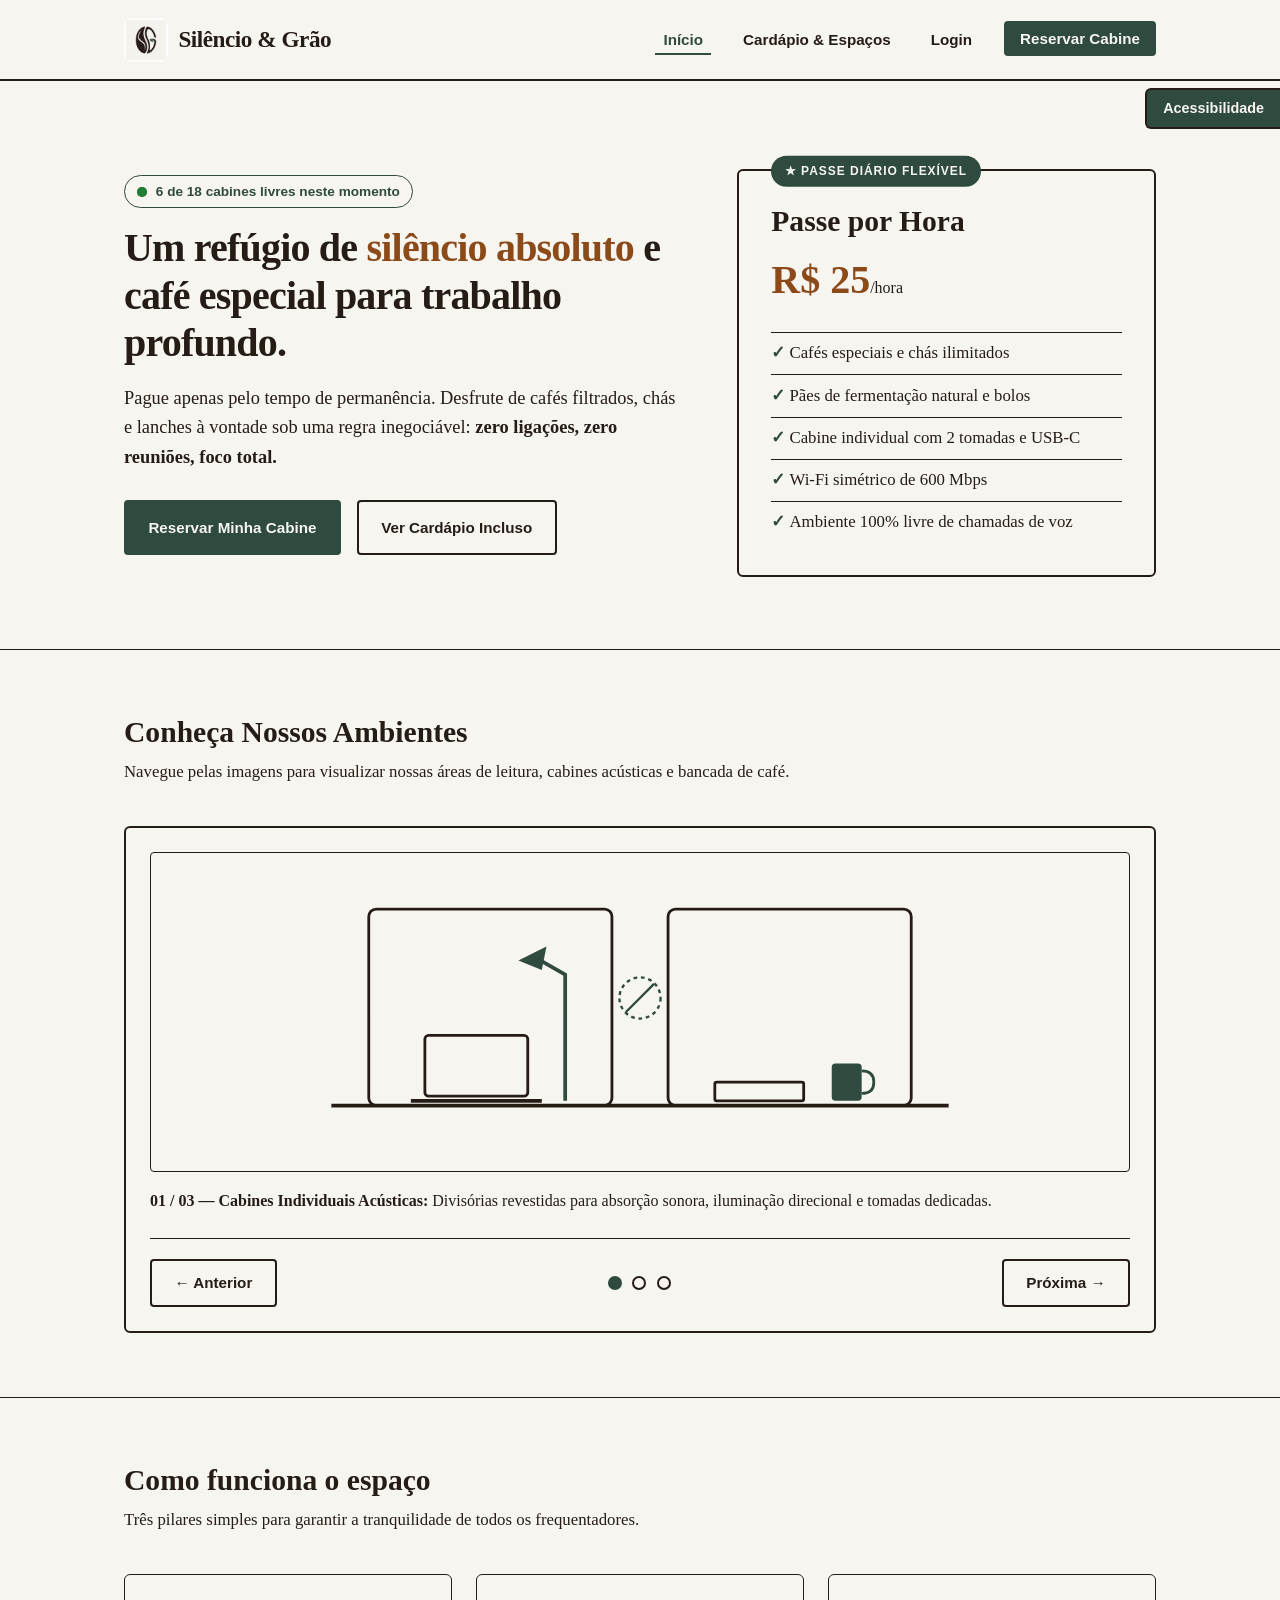
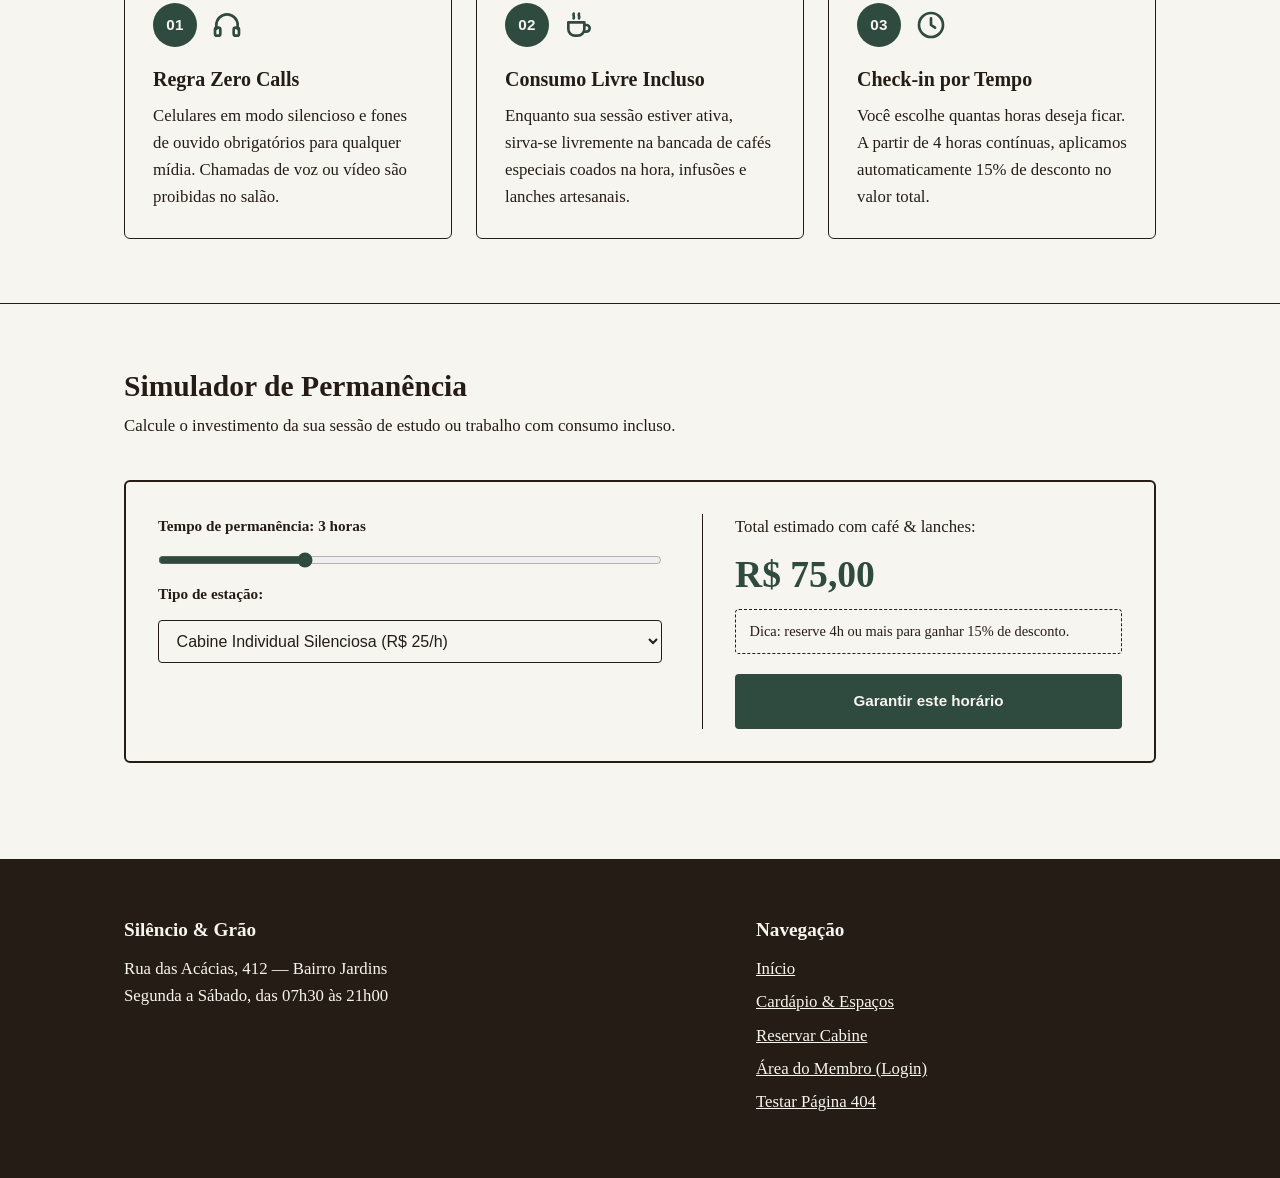
==== commit f272b18e: "Algumas alterações, adições e remoções para tornar a experiencia do usuario mais vivida, deixar a in" ====
--- a/index.html
+++ b/index.html
@@ -66,10 +66,11 @@
     <section class="hero">
       <div class="container hero-grid">
         <div class="hero-texto">
-          <p class="selo-status" role="status">
-            ● 6 de 18 cabines livres neste momento
+          <p class="selo-status selo-ao-vivo" role="status">
+            <span class="bolinha-pulso" aria-hidden="true"></span>
+            6 de 18 cabines livres neste momento
           </p>
-          <h1>Um refúgio de silêncio absoluto e café especial para trabalho profundo.</h1>
+          <h1>Um refúgio de <span class="destaque-titulo">silêncio absoluto</span> e café especial para trabalho profundo.</h1>
           <p class="subtitulo">
             Pague apenas pelo tempo de permanência. Desfrute de cafés filtrados, chás e lanches à vontade sob uma regra inegociável: <strong>zero ligações, zero reuniões, foco total.</strong>
           </p>
@@ -79,9 +80,10 @@
           </div>
         </div>
 
-        <aside class="card-destaque" aria-label="Resumo da tarifa">
-          <h2>Passe por Hora</h2>
-          <p class="preco-grande">R$ 25<span>/hora</span></p>
+        <aside class="card-destaque card-passe" aria-label="Resumo da tarifa">
+            <p class="etiqueta-card"><span aria-hidden="true">★</span> Passe Diário Flexível</p>
+            <h2>Passe por Hora</h2>
+            <p class="preco-grande">R$ 25<span>/hora</span></p>
           <ul class="lista-check">
             <li>Cafés especiais e chás ilimitados</li>
             <li>Pães de fermentação natural e bolos</li>
@@ -210,27 +212,56 @@
         <header class="secao-cabecalho">
           <h2>Como funciona o espaço</h2>
           <p>Três pilares simples para garantir a tranquilidade de todos os frequentadores.</p>
-        </header>
-
-        <div class="grid-3">
-          <article class="card">
-            <span class="numero-card">01</span>
-            <h3>Regra Zero Calls</h3>
-            <p>Celulares em modo silencioso e fones de ouvido obrigatórios para qualquer mídia. Chamadas de voz ou vídeo são proibidas no salão.</p>
-          </article>
-
-          <article class="card">
-            <span class="numero-card">02</span>
-            <h3>Consumo Livre Incluso</h3>
-            <p>Enquanto sua sessão estiver ativa, sirva-se livremente na bancada de cafés especiais coados na hora, infusões e lanches artesanais.</p>
-          </article>
-
-          <article class="card">
-            <span class="numero-card">03</span>
-            <h3>Check-in por Tempo</h3>
-            <p>Você escolhe quantas horas deseja ficar. A partir de 4 horas contínuas, aplicamos automaticamente 15% de desconto no valor total.</p>
-          </article>
-        </div>
+          </header>
+          <div class="grid-3">
+            <article class="card">
+              <div class="pilar-topo">
+                <span class="numero-circulo">01</span>
+                <!-- Ícone: fone de ouvido -->
+                <svg class="icone-pilar" viewBox="0 0 24 24" fill="none" stroke="currentColor" stroke-width="2"
+                  stroke-linecap="round" stroke-linejoin="round" aria-hidden="true" focusable="false">
+                  <path d="M4 15v-3a8 8 0 0 1 16 0v3" />
+                  <rect x="3" y="14" width="4" height="6" rx="1.5" />
+                  <rect x="17" y="14" width="4" height="6" rx="1.5" />
+                </svg>
+              </div>
+              <h3>Regra Zero Calls</h3>
+              <p>Celulares em modo silencioso e fones de ouvido obrigatórios para qualquer mídia. Chamadas de voz ou vídeo são
+                proibidas no salão.</p>
+            </article>
+          
+            <article class="card">
+              <div class="pilar-topo">
+                <span class="numero-circulo">02</span>
+                <!-- Ícone: xícara de café -->
+                <svg class="icone-pilar" viewBox="0 0 24 24" fill="none" stroke="currentColor" stroke-width="2"
+                  stroke-linecap="round" stroke-linejoin="round" aria-hidden="true" focusable="false">
+                  <path d="M4 10h12v5a5 5 0 0 1-5 5H9a5 5 0 0 1-5-5z" />
+                  <path d="M16 12h1.5a2.5 2.5 0 0 1 0 5H16" />
+                  <path d="M8 3.5c-.7 1 .7 2 0 3.5" />
+                  <path d="M12 3.5c-.7 1 .7 2 0 3.5" />
+                </svg>
+              </div>
+              <h3>Consumo Livre Incluso</h3>
+              <p>Enquanto sua sessão estiver ativa, sirva-se livremente na bancada de cafés especiais coados na hora, infusões e
+                lanches artesanais.</p>
+            </article>
+          
+            <article class="card">
+              <div class="pilar-topo">
+                <span class="numero-circulo">03</span>
+                <!-- Ícone: relógio -->
+                <svg class="icone-pilar" viewBox="0 0 24 24" fill="none" stroke="currentColor" stroke-width="2"
+                  stroke-linecap="round" stroke-linejoin="round" aria-hidden="true" focusable="false">
+                  <circle cx="12" cy="12" r="9" />
+                  <path d="M12 7v5l3 2" />
+                </svg>
+              </div>
+              <h3>Check-in por Tempo</h3>
+              <p>Você escolhe quantas horas deseja ficar. A partir de 4 horas contínuas, aplicamos automaticamente 15% de desconto
+                no valor total.</p>
+            </article>
+          </div>
       </div>
     </section>
 
--- a/css/style.css
+++ b/css/style.css
@@ -3,6 +3,8 @@
     --cor-fundo: #F7F5F0;
     --cor-texto: #261C16;
     --cor-destaque: #2F4A3E;
+    --cor-ambar: #8C4A19;
+    --cor-ao-vivo: #1E7E34;
     --escala-fonte: 100%;
   }
   
@@ -14,6 +16,8 @@
     --cor-fundo: #261C16;
     --cor-texto: #F7F5F0;
     --cor-destaque: #A5CBB9;
+    --cor-ambar: #E0A370;
+      --cor-ao-vivo: #4CC16A;
   }
   
   * {
@@ -244,6 +248,49 @@
     margin-bottom: 1rem;
   }
   
+  .selo-ao-vivo {
+  display: inline-flex;
+  align-items: center;
+  gap: 0.55rem;
+}
+
+.bolinha-pulso {
+  position: relative;
+  width: 10px;
+  height: 10px;
+  border-radius: 50%;
+  background-color: var(--cor-ao-vivo);
+  flex-shrink: 0;
+}
+
+/* Anel que se expande e some, criando o efeito de pulso */
+.bolinha-pulso::after {
+  content: "";
+  position: absolute;
+  inset: 0;
+  border-radius: 50%;
+  background-color: inherit;
+  animation: pulso-ao-vivo 1.8s ease-out infinite;
+}
+
+@keyframes pulso-ao-vivo {
+  0% {
+    transform: scale(1);
+    opacity: 0.7;
+  }
+  100% {
+    transform: scale(2.6);
+    opacity: 0;
+  }
+}
+
+/* Acessibilidade: desliga a animação para quem pediu menos movimento no sistema */
+@media (prefers-reduced-motion: reduce) {
+  .bolinha-pulso::after {
+    animation: none;
+  }
+}
+
   .grupo-botoes {
     display: flex;
     flex-wrap: wrap;
@@ -317,6 +364,10 @@
     margin-bottom: 1.1rem;
     letter-spacing: -0.02em;
   }
+
+  .destaque-titulo {
+  color: var(--cor-ambar);
+}
   
   h2 {
     font-size: 1.85rem;
@@ -435,6 +486,37 @@
     color: var(--cor-destaque);
     margin-bottom: 0.6rem;
   }
+
+  /* Pilares "Como funciona": número em círculo + ícone */
+.pilar-topo {
+  display: flex;
+  align-items: center;
+  gap: 0.85rem;
+  margin-bottom: 1rem;
+}
+
+.numero-circulo {
+  display: inline-flex;
+  align-items: center;
+  justify-content: center;
+  width: 2.75rem;
+  height: 2.75rem;
+  border-radius: 50%;
+  background-color: var(--cor-destaque);
+  color: var(--cor-fundo);
+  font-family: -apple-system, BlinkMacSystemFont, "Segoe UI", Roboto, sans-serif;
+  font-size: 0.95rem;
+  font-weight: 700;
+  letter-spacing: 0.02em;
+  flex-shrink: 0;
+}
+
+.icone-pilar {
+  width: 2rem;
+  height: 2rem;
+  color: var(--cor-destaque);
+  flex-shrink: 0;
+}
   
   .card-destaque {
     border: 2px solid var(--cor-texto);
@@ -455,6 +537,32 @@
     color: var(--cor-texto);
     font-weight: 400;
   }
+
+  /* Card "Passe por Hora" com etiqueta no topo */
+.card-passe {
+  position: relative;
+  margin-top: 1rem; /* espaço para a etiqueta que sobe acima da borda */
+}
+
+.etiqueta-card {
+  position: absolute;
+  top: 0;
+  left: 2rem;
+  transform: translateY(-50%); /* centraliza a etiqueta sobre a borda superior */
+  background-color: var(--cor-destaque);
+  color: var(--cor-fundo);
+  font-family: -apple-system, BlinkMacSystemFont, "Segoe UI", Roboto, sans-serif;
+  font-size: 0.75rem;
+  font-weight: 700;
+  text-transform: uppercase;
+  letter-spacing: 0.08em;
+  padding: 0.35rem 0.85rem;
+  border-radius: 999px;
+}
+
+.card-passe .preco-grande {
+  color: var(--cor-ambar);
+}
   
   .preco-card {
     font-weight: 700;
@@ -516,9 +624,22 @@
   }
   
   .nota-desconto {
-    font-size: 0.9rem;
-    margin-bottom: 1.25rem;
-  }
+  font-size: 0.9rem;
+  margin-bottom: 1.25rem;
+  padding: 0.6rem 0.85rem;
+  border: 1.5px dashed var(--cor-texto);
+  border-radius: 4px;
+  transition: background-color 0.25s ease, color 0.25s ease, border-color 0.25s ease;
+}
+
+/* Estado ativado pelo JavaScript quando horas >= 4 */
+.nota-desconto.desconto-ativo {
+  background-color: #2F4A3E;
+  color: #F7F5F0;
+  border: 1.5px solid var(--cor-destaque);
+  font-weight: 700;
+}
+
   
   /* ==========================================================================
      FILTROS, FORMULÁRIOS E PÁGINA DE LOGIN
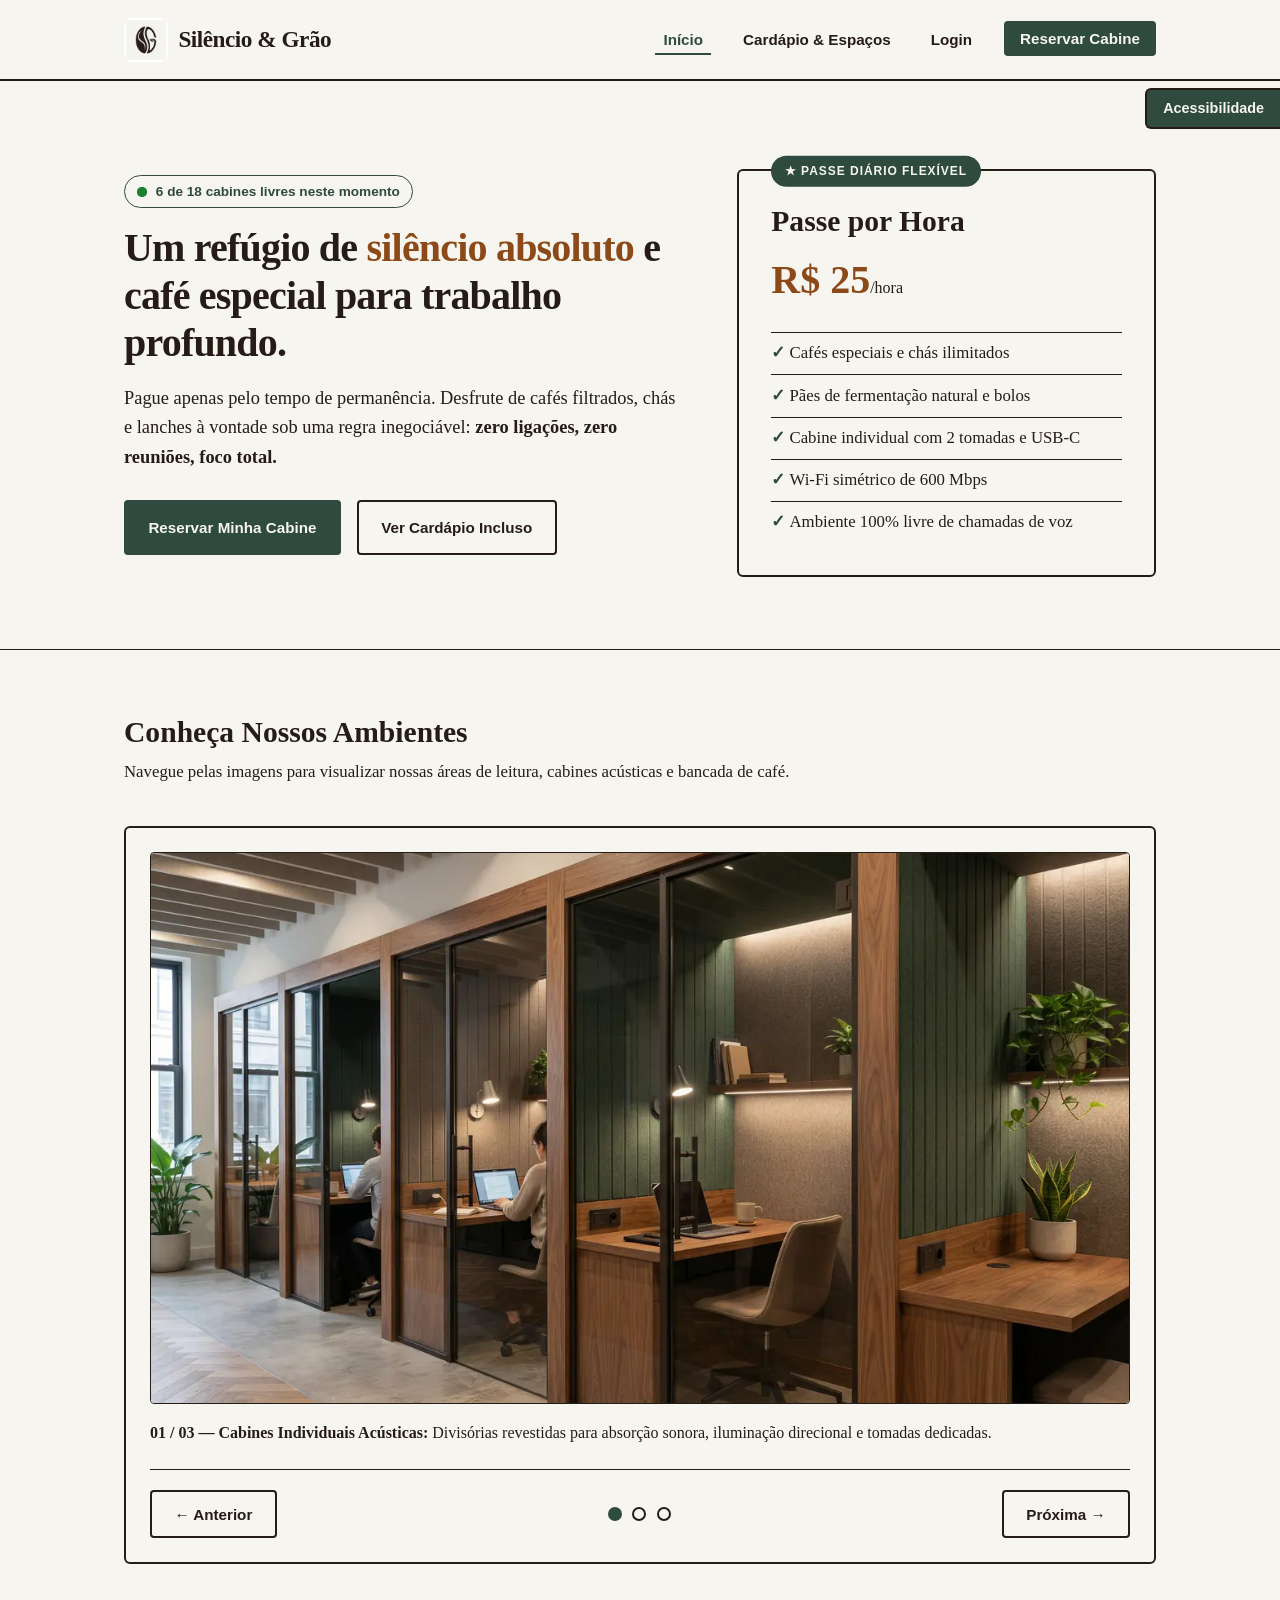
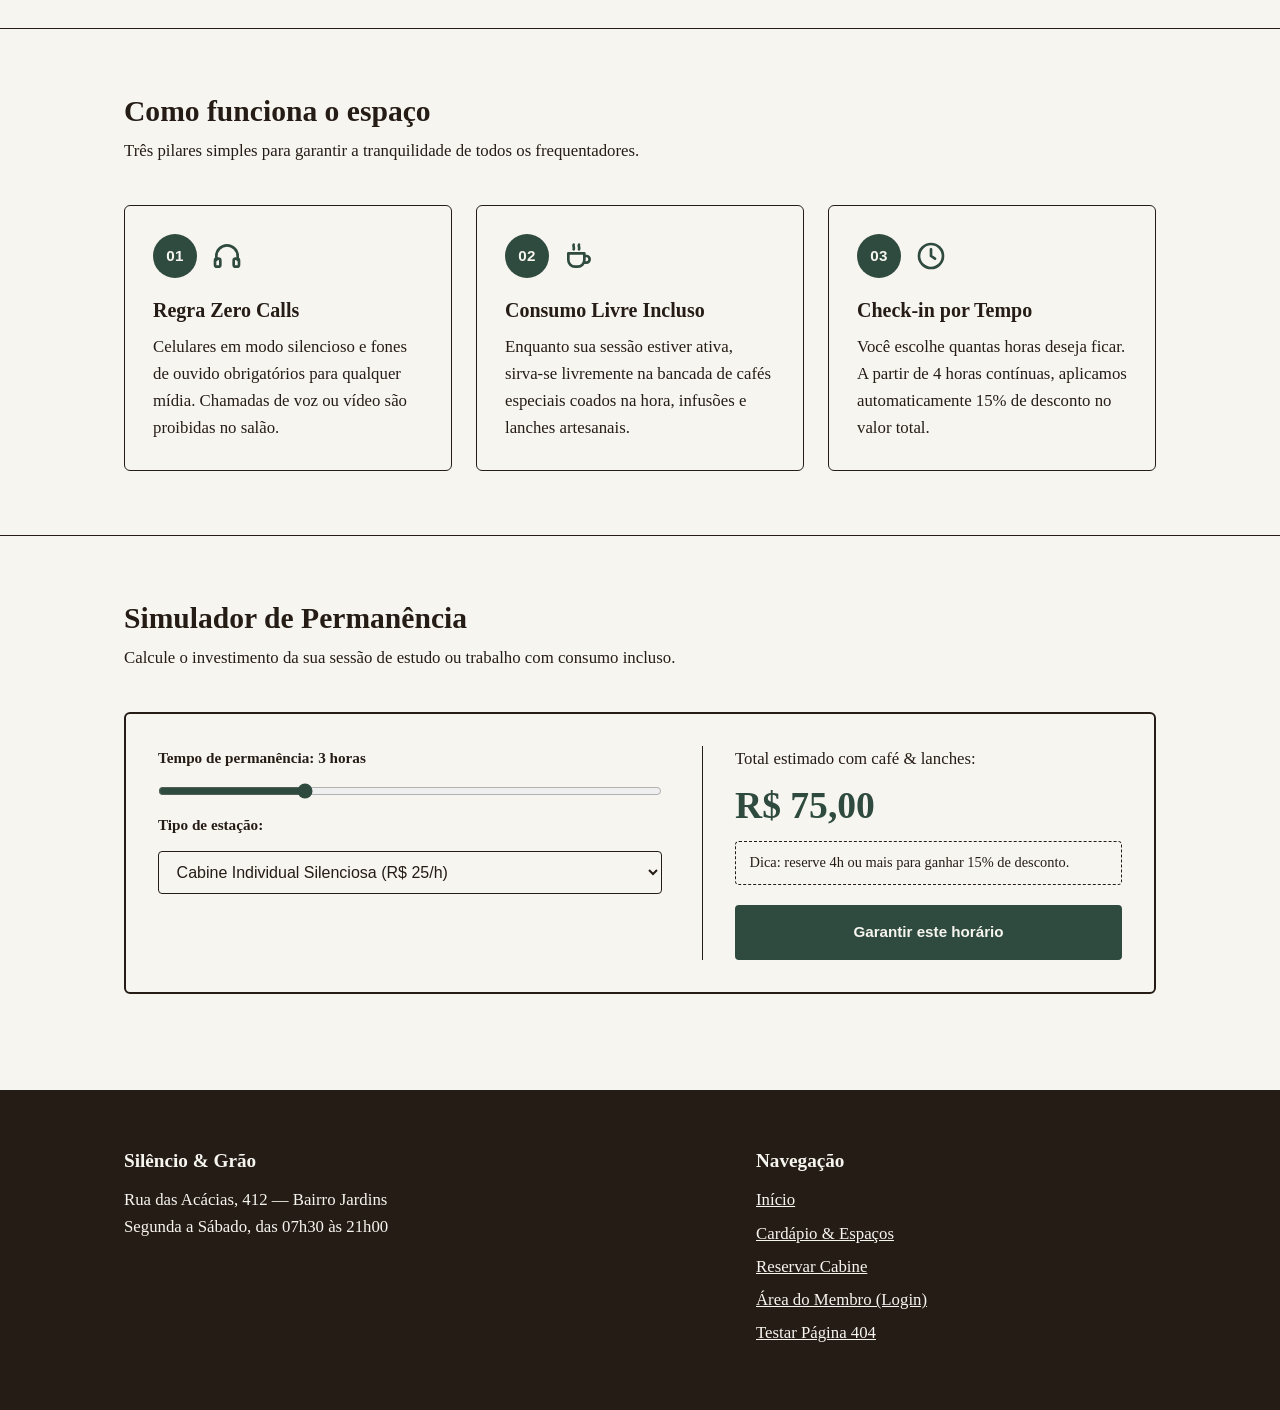
==== commit 830d4385: "Atualização nos cards do cardapio e dos ambientes, novas imagens no local" ====
--- a/index.html
+++ b/index.html
@@ -107,26 +107,8 @@
           <div class="carrossel-viewport">
             <!-- Slide 1 -->
             <figure class="carrossel-slide ativo" data-slide="0">
-              <svg class="ilustracao-ambiente" viewBox="0 0 800 340" role="img" aria-label="Ilustração das cabines individuais com isolamento acústico e luminária dedicada">
-                <rect width="800" height="340" fill="none"/>
-                <!-- Divisórias Acústicas -->
-                <rect x="110" y="60" width="260" height="210" rx="8" fill="none" stroke="currentColor" stroke-width="3"/>
-                <rect x="430" y="60" width="260" height="210" rx="8" fill="none" stroke="currentColor" stroke-width="3"/>
-                <!-- Mesa -->
-                <line x1="70" y1="270" x2="730" y2="270" stroke="currentColor" stroke-width="4"/>
-                <!-- Notebook e Luminária Cabine 1 -->
-                <rect x="170" y="195" width="110" height="65" rx="4" fill="none" stroke="currentColor" stroke-width="3"/>
-                <line x1="155" y1="265" x2="295" y2="265" stroke="currentColor" stroke-width="4"/>
-                <path d="M320 265 L320 130 L285 110" fill="none" stroke="var(--cor-destaque)" stroke-width="4"/>
-                <polygon points="270,115 300,100 295,125" fill="var(--cor-destaque)"/>
-                <!-- Xícara e Livro Cabine 2 -->
-                <rect x="480" y="245" width="95" height="20" rx="2" fill="none" stroke="currentColor" stroke-width="3"/>
-                <rect x="605" y="225" width="32" height="40" rx="4" fill="var(--cor-destaque)"/>
-                <path d="M637 233 Q650 233 650 245 Q650 257 637 257" fill="none" stroke="var(--cor-destaque)" stroke-width="3"/>
-                <!-- Ondas de silêncio -->
-                <circle cx="400" cy="155" r="22" fill="none" stroke="var(--cor-destaque)" stroke-width="2.5" stroke-dasharray="4 4"/>
-                <line x1="385" y1="170" x2="415" y2="140" stroke="var(--cor-destaque)" stroke-width="2.5"/>
-              </svg>
+              <img src="img/cabine-individual.webp" class="foto-ambiente" width="1200" height="800"
+                   alt="Corredor com cabines individuais de vidro e madeira, cada uma com mesa, cadeira ergonômica e luminária, ocupadas por pessoas trabalhando em silêncio">
               <figcaption class="carrossel-legenda">
                 <strong>01 / 03 — Cabines Individuais Acústicas:</strong> Divisórias revestidas para absorção sonora, iluminação direcional e tomadas dedicadas.
               </figcaption>
@@ -134,25 +116,8 @@
 
             <!-- Slide 2 -->
             <figure class="carrossel-slide" data-slide="1">
-              <svg class="ilustracao-ambiente" viewBox="0 0 800 340" role="img" aria-label="Ilustração da bancada de cafés especiais coados e pães artesanais">
-                <rect width="800" height="340" fill="none"/>
-                <!-- Bancada -->
-                <rect x="120" y="230" width="560" height="45" rx="4" fill="none" stroke="currentColor" stroke-width="3"/>
-                <!-- Suporte Coador V60 e Jarra -->
-                <polygon points="210,120 270,120 252,160 228,160" fill="none" stroke="var(--cor-destaque)" stroke-width="3"/>
-                <rect x="218" y="165" width="44" height="60" rx="6" fill="none" stroke="currentColor" stroke-width="3"/>
-                <path d="M222 195 L258 195 L258 220 L222 220 Z" fill="var(--cor-destaque)"/>
-                <!-- Pão Artesanal / Cloche -->
-                <path d="M360 225 A65 55 0 0 1 490 225 Z" fill="none" stroke="currentColor" stroke-width="3"/>
-                <circle cx="425" cy="162" r="7" fill="var(--cor-destaque)"/>
-                <!-- Bule de Chá -->
-                <circle cx="585" cy="195" r="32" fill="none" stroke="currentColor" stroke-width="3"/>
-                <path d="M553 190 L530 175" stroke="currentColor" stroke-width="3"/>
-                <path d="M617 180 Q638 180 638 198 Q638 212 617 212" fill="none" stroke="currentColor" stroke-width="3"/>
-                <!-- Vapor suave -->
-                <path d="M240 105 Q232 90 240 75" fill="none" stroke="var(--cor-destaque)" stroke-width="2.5"/>
-                <path d="M585 150 Q593 135 585 120" fill="none" stroke="var(--cor-destaque)" stroke-width="2.5"/>
-              </svg>
+              <img src="img/bancada-autosservico.webp" class="foto-ambiente" width="1200" height="800"
+                   alt="Bancada de madeira com garrafas térmicas de café, máquina de espresso, potes de chá e pães artesanais sob cúpulas de vidro">
               <figcaption class="carrossel-legenda">
                 <strong>02 / 03 — Bancada de Autosserviço Silencioso:</strong> Cafés especiais coados a cada hora, infusões orgânicas e pães de fermentação natural inclusos.
               </figcaption>
@@ -160,27 +125,8 @@
 
             <!-- Slide 3 -->
             <figure class="carrossel-slide" data-slide="2">
-              <svg class="ilustracao-ambiente" viewBox="0 0 800 340" role="img" aria-label="Ilustração do mezanino de leitura e foco profundo com estantes de livros">
-                <rect width="800" height="340" fill="none"/>
-                <!-- Estante de Livros -->
-                <rect x="130" y="65" width="190" height="205" fill="none" stroke="currentColor" stroke-width="3"/>
-                <line x1="130" y1="133" x2="320" y2="133" stroke="currentColor" stroke-width="3"/>
-                <line x1="130" y1="201" x2="320" y2="201" stroke="currentColor" stroke-width="3"/>
-                <!-- Livros na estante -->
-                <rect x="145" y="83" width="16" height="50" fill="var(--cor-destaque)"/>
-                <rect x="166" y="88" width="14" height="45" fill="none" stroke="currentColor" stroke-width="2.5"/>
-                <rect x="185" y="80" width="18" height="53" fill="var(--cor-destaque)"/>
-                <rect x="240" y="150" width="16" height="51" fill="var(--cor-destaque)"/>
-                <rect x="262" y="155" width="22" height="46" fill="none" stroke="currentColor" stroke-width="2.5"/>
-                <!-- Poltrona de Leitura e Planta -->
-                <path d="M410 270 L410 185 Q410 165 430 165 L510 165 Q530 165 530 185 L530 270" fill="none" stroke="currentColor" stroke-width="3"/>
-                <line x1="395" y1="230" x2="545" y2="230" stroke="currentColor" stroke-width="4"/>
-                <!-- Vaso Botânico -->
-                <polygon points="605,220 655,220 647,270 613,270" fill="none" stroke="currentColor" stroke-width="3"/>
-                <path d="M630 220 Q605 170 590 155" fill="none" stroke="var(--cor-destaque)" stroke-width="3"/>
-                <path d="M630 220 Q630 155 630 135" fill="none" stroke="var(--cor-destaque)" stroke-width="3"/>
-                <path d="M630 220 Q655 170 670 155" fill="none" stroke="var(--cor-destaque)" stroke-width="3"/>
-              </svg>
+              <img src="img/mezanino-biblioteca.webp" class="foto-ambiente" width="1200" height="800"
+                   alt="Mezanino com estantes de livros do chão ao teto, poltronas de leitura verdes, luminárias e mesas de estudo">
               <figcaption class="carrossel-legenda">
                 <strong>03 / 03 — Mezanino Foco Profundo &amp; Biblioteca:</strong> Acervo curado de arquitetura, design e literatura para pausas reflexivas longe das telas.
               </figcaption>
--- a/css/style.css
+++ b/css/style.css
@@ -289,6 +289,9 @@
   .bolinha-pulso::after {
     animation: none;
   }
+  .grid-3 .card:hover {
+    transform: none;
+  }
 }
 
   .grupo-botoes {
@@ -424,10 +427,11 @@
     display: block;
   }
   
-  .ilustracao-ambiente {
+  .foto-ambiente {
     width: 100%;
     height: auto;
-    max-height: 320px;
+    aspect-ratio: 16 / 9;
+    object-fit: cover;
     border: 1.5px solid var(--cor-texto);
     border-radius: 4px;
     display: block;
@@ -476,6 +480,38 @@
     border-radius: 6px;
     background-color: var(--cor-fundo);
   }
+  
+.grid-3 .card {
+  transition: transform 0.25s ease, box-shadow 0.25s ease, border-color 0.25s ease;
+}
+
+@media (hover: hover) {
+  .grid-3 .card:hover {
+    transform: scale(1.04);
+    border-color: var(--cor-destaque);
+    box-shadow: 0 10px 24px rgba(38, 28, 22, 0.15);
+  }
+
+  html[data-tema="escuro"] .grid-3 .card:hover {
+    box-shadow: 0 10px 24px rgba(0, 0, 0, 0.45);
+  }
+}
+
+/* Foto ocupando o topo do card do cardápio, de borda a borda */
+.item-cardapio {
+  overflow: hidden;
+}
+
+.foto-cardapio {
+  display: block;
+  width: calc(100% + 3.5rem);
+  max-width: none;
+  height: auto;
+  aspect-ratio: 3 / 2;
+  object-fit: cover;
+  margin: -1.75rem -1.75rem 1.25rem;
+  border-bottom: 1.5px solid var(--cor-texto);
+}
   
   .numero-card, .tag-categoria {
     display: inline-block;
@@ -684,18 +720,32 @@
   }
   
   .aba-btn {
-    background-color: var(--cor-fundo);
-    color: var(--cor-texto);
-    border: none;
-    padding: 0.75rem;
-    font-weight: 700;
-    cursor: pointer;
-  }
-  
-  .aba-btn.ativo {
-    background-color: var(--cor-destaque);
-    color: var(--cor-fundo);
-  }
+  background-color: var(--cor-fundo);
+  color: var(--cor-texto);
+  border: none;
+  padding: 0.75rem;
+  font-weight: 700;
+  cursor: pointer;
+  transition: background-color 0.2s ease, color 0.2s ease; /* novo: troca de cor suave */
+}
+
+.aba-btn.ativo {
+  background-color: var(--cor-destaque);
+  color: var(--cor-fundo);
+}
+
+/* Hover na aba NÃO selecionada: tom verde suave */
+.aba-btn:not(.ativo):hover,
+.aba-btn:not(.ativo):focus-visible {
+  background-color: color-mix(in srgb, var(--cor-destaque) 15%, var(--cor-fundo));
+  color: var(--cor-destaque);
+}
+
+/* Hover na aba selecionada: escurece, igual aos botões primários do site */
+.aba-btn.ativo:hover {
+  background-color: var(--cor-texto);
+  color: var(--cor-fundo);
+}
   
   .campo-grupo {
     display: flex;
